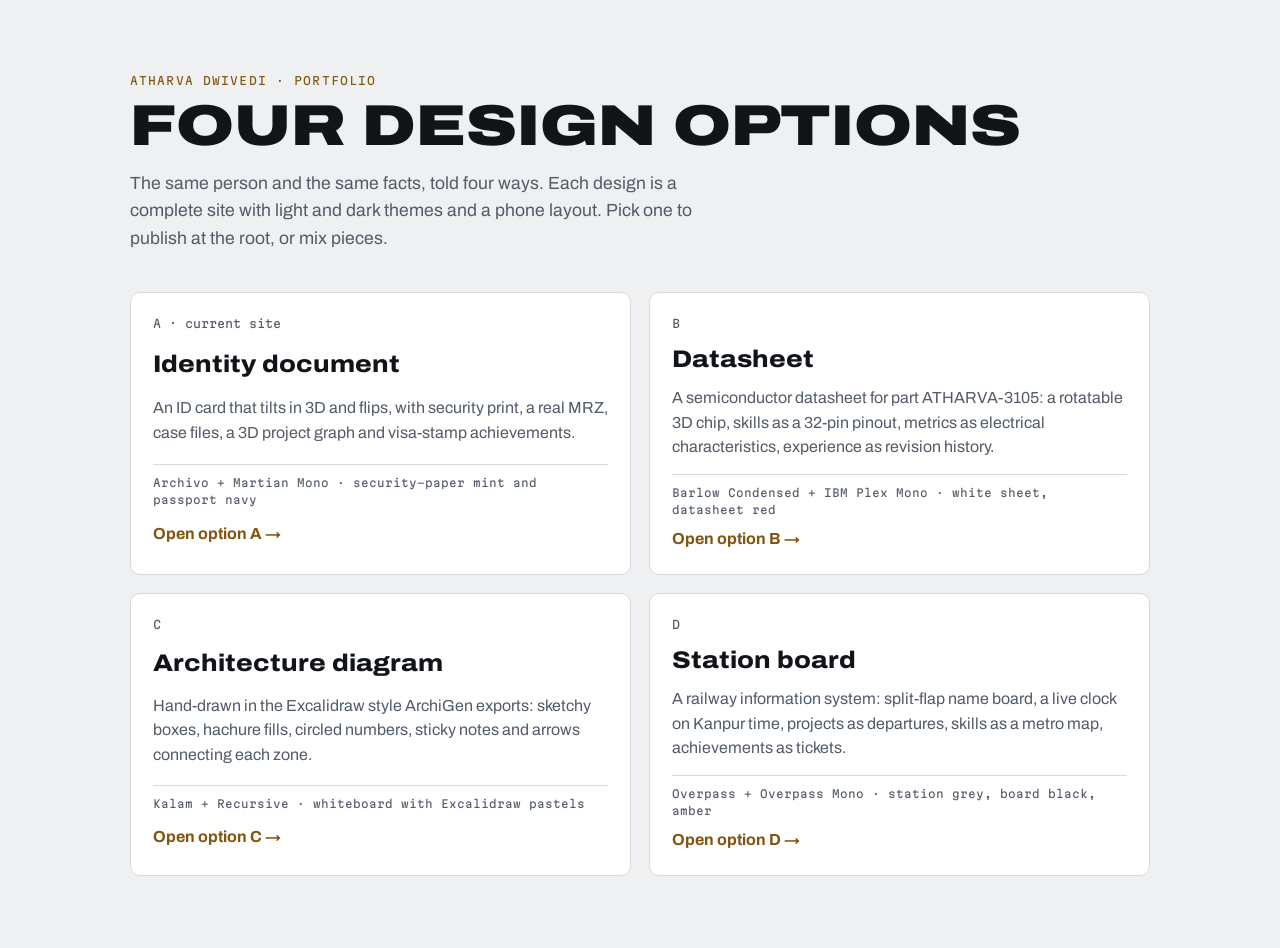
==== docs/designs/index.html @ 9024fcf2 "Add three alternative portfolio designs and a chooser page docs/designs/ holds three complete altern" ====
<!doctype html>
<html lang="en">
<head>
<meta charset="utf-8">
<meta name="viewport" content="width=device-width, initial-scale=1, viewport-fit=cover">
<title>Portfolio Design Options</title>
<meta name="description" content="Four design directions for Atharva Dwivedi's portfolio, side by side.">
<link rel="preconnect" href="https://fonts.googleapis.com">
<link rel="preconnect" href="https://fonts.gstatic.com" crossorigin>
<link rel="stylesheet" href="https://fonts.googleapis.com/css2?family=Archivo:wdth,wght@62..125,400..900&family=Martian+Mono:wght@400;500&display=swap">
<style>
:root { --bg: #EEF0F2; --card: #FFFFFF; --ink: #111418; --ink-2: #525B68; --rule: #D5DAE0; --accent: #82540E; color-scheme: light; }
@media (prefers-color-scheme: dark) { :root:not([data-theme="light"]) { --bg: #0D0F12; --card: #161A1F; --ink: #E7E9EC; --ink-2: #A0A8B3; --rule: #2A3038; --accent: #D7B46C; color-scheme: dark; } }
:root[data-theme="dark"] { --bg: #0D0F12; --card: #161A1F; --ink: #E7E9EC; --ink-2: #A0A8B3; --rule: #2A3038; --accent: #D7B46C; color-scheme: dark; }
* { box-sizing: border-box; }
body { margin: 0; background: var(--bg); color: var(--ink); font-family: "Archivo", "Helvetica Neue", Arial, sans-serif; line-height: 1.55; }
.wrap { max-width: 1100px; margin: 0 auto; padding: clamp(32px, 6vw, 72px) clamp(16px, 4vw, 40px); }
.eyebrow { font-family: "Martian Mono", ui-monospace, monospace; font-size: 0.7rem; letter-spacing: 0.1em; text-transform: uppercase; color: var(--accent); margin: 0; }
h1 { margin: 10px 0 0; font-size: clamp(2.2rem, 1.5rem + 3vw, 3.6rem); font-weight: 900; font-stretch: 125%; line-height: 0.95; text-transform: uppercase; text-wrap: balance; }
.intro { margin: 16px 0 0; max-width: 60ch; color: var(--ink-2); font-size: 1.1rem; }
.grid { list-style: none; padding: 0; margin: 40px 0 0; display: grid; grid-template-columns: repeat(2, minmax(0, 1fr)); gap: 18px; }
.opt { display: grid; gap: 8px; height: 100%; padding: 22px; background: var(--card); border: 1px solid var(--rule); border-radius: 10px; color: inherit; text-decoration: none; }
.opt:hover { border-color: var(--ink); }
.opt:focus-visible { outline: 2px solid var(--accent); outline-offset: 3px; }
.opt .k { font-family: "Martian Mono", ui-monospace, monospace; font-size: 0.72rem; color: var(--ink-2); }
.opt h2 { margin: 0; font-size: 1.5rem; font-weight: 800; font-stretch: 112%; }
.opt p { margin: 0; color: var(--ink-2); }
.opt .meta { font-family: "Martian Mono", ui-monospace, monospace; font-size: 0.68rem; color: var(--ink-2); border-top: 1px solid var(--rule); padding-top: 10px; margin-top: 6px; }
.opt .go { font-weight: 700; color: var(--accent); }
@media (max-width: 720px) { .grid { grid-template-columns: 1fr; } }
</style>
</head>
<body>
<main class="wrap">
  <p class="eyebrow">Atharva Dwivedi · portfolio</p>
  <h1>Four design options</h1>
  <p class="intro">The same person and the same facts, told four ways. Each design is a complete site with light and dark themes and a phone layout. Pick one to publish at the root, or mix pieces.</p>
  <ul class="grid">
    <li><a class="opt" href="../"><span class="k">A · current site</span><h2>Identity document</h2><p>An ID card that tilts in 3D and flips, with security print, a real MRZ, case files, a 3D project graph and visa-stamp achievements.</p><span class="meta">Archivo + Martian Mono · security-paper mint and passport navy</span><span class="go">Open option A →</span></a></li>
    <li><a class="opt" href="datasheet/"><span class="k">B</span><h2>Datasheet</h2><p>A semiconductor datasheet for part ATHARVA-3105: a rotatable 3D chip, skills as a 32-pin pinout, metrics as electrical characteristics, experience as revision history.</p><span class="meta">Barlow Condensed + IBM Plex Mono · white sheet, datasheet red</span><span class="go">Open option B →</span></a></li>
    <li><a class="opt" href="diagram/"><span class="k">C</span><h2>Architecture diagram</h2><p>Hand-drawn in the Excalidraw style ArchiGen exports: sketchy boxes, hachure fills, circled numbers, sticky notes and arrows connecting each zone.</p><span class="meta">Kalam + Recursive · whiteboard with Excalidraw pastels</span><span class="go">Open option C →</span></a></li>
    <li><a class="opt" href="station/"><span class="k">D</span><h2>Station board</h2><p>A railway information system: split-flap name board, a live clock on Kanpur time, projects as departures, skills as a metro map, achievements as tickets.</p><span class="meta">Overpass + Overpass Mono · station grey, board black, amber</span><span class="go">Open option D →</span></a></li>
  </ul>
</main>
</body>
</html>
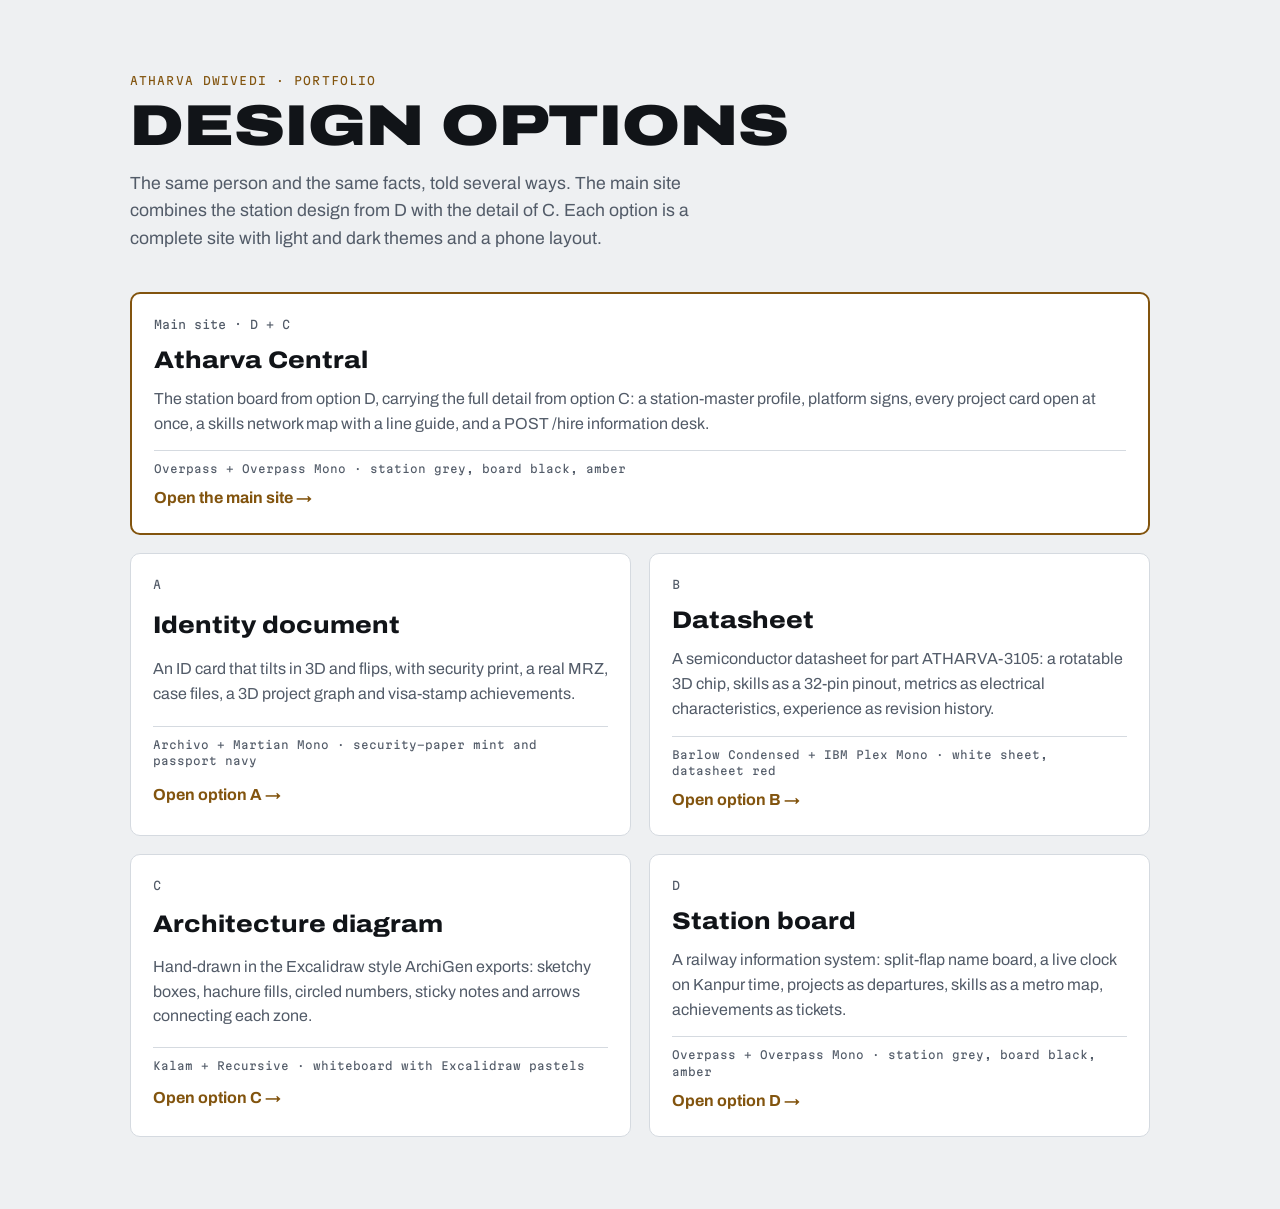
==== commit 3b4b8f57: "Make the station design with full detail the main site The root site is now "Atharva Central": the r" ====
--- a/docs/designs/index.html
+++ b/docs/designs/index.html
@@ -19,6 +19,8 @@
 h1 { margin: 10px 0 0; font-size: clamp(2.2rem, 1.5rem + 3vw, 3.6rem); font-weight: 900; font-stretch: 125%; line-height: 0.95; text-transform: uppercase; text-wrap: balance; }
 .intro { margin: 16px 0 0; max-width: 60ch; color: var(--ink-2); font-size: 1.1rem; }
 .grid { list-style: none; padding: 0; margin: 40px 0 0; display: grid; grid-template-columns: repeat(2, minmax(0, 1fr)); gap: 18px; }
+.grid .main { grid-column: 1 / -1; }
+.grid .main .opt { border: 2px solid var(--accent); }
 .opt { display: grid; gap: 8px; height: 100%; padding: 22px; background: var(--card); border: 1px solid var(--rule); border-radius: 10px; color: inherit; text-decoration: none; }
 .opt:hover { border-color: var(--ink); }
 .opt:focus-visible { outline: 2px solid var(--accent); outline-offset: 3px; }
@@ -33,10 +35,11 @@
 <body>
 <main class="wrap">
   <p class="eyebrow">Atharva Dwivedi · portfolio</p>
-  <h1>Four design options</h1>
-  <p class="intro">The same person and the same facts, told four ways. Each design is a complete site with light and dark themes and a phone layout. Pick one to publish at the root, or mix pieces.</p>
+  <h1>Design options</h1>
+  <p class="intro">The same person and the same facts, told several ways. The main site combines the station design from D with the detail of C. Each option is a complete site with light and dark themes and a phone layout.</p>
   <ul class="grid">
-    <li><a class="opt" href="../"><span class="k">A · current site</span><h2>Identity document</h2><p>An ID card that tilts in 3D and flips, with security print, a real MRZ, case files, a 3D project graph and visa-stamp achievements.</p><span class="meta">Archivo + Martian Mono · security-paper mint and passport navy</span><span class="go">Open option A →</span></a></li>
+    <li class="main"><a class="opt" href="../"><span class="k">Main site · D + C</span><h2>Atharva Central</h2><p>The station board from option D, carrying the full detail from option C: a station-master profile, platform signs, every project card open at once, a skills network map with a line guide, and a POST /hire information desk.</p><span class="meta">Overpass + Overpass Mono · station grey, board black, amber</span><span class="go">Open the main site →</span></a></li>
+    <li><a class="opt" href="identity/"><span class="k">A</span><h2>Identity document</h2><p>An ID card that tilts in 3D and flips, with security print, a real MRZ, case files, a 3D project graph and visa-stamp achievements.</p><span class="meta">Archivo + Martian Mono · security-paper mint and passport navy</span><span class="go">Open option A →</span></a></li>
     <li><a class="opt" href="datasheet/"><span class="k">B</span><h2>Datasheet</h2><p>A semiconductor datasheet for part ATHARVA-3105: a rotatable 3D chip, skills as a 32-pin pinout, metrics as electrical characteristics, experience as revision history.</p><span class="meta">Barlow Condensed + IBM Plex Mono · white sheet, datasheet red</span><span class="go">Open option B →</span></a></li>
     <li><a class="opt" href="diagram/"><span class="k">C</span><h2>Architecture diagram</h2><p>Hand-drawn in the Excalidraw style ArchiGen exports: sketchy boxes, hachure fills, circled numbers, sticky notes and arrows connecting each zone.</p><span class="meta">Kalam + Recursive · whiteboard with Excalidraw pastels</span><span class="go">Open option C →</span></a></li>
     <li><a class="opt" href="station/"><span class="k">D</span><h2>Station board</h2><p>A railway information system: split-flap name board, a live clock on Kanpur time, projects as departures, skills as a metro map, achievements as tickets.</p><span class="meta">Overpass + Overpass Mono · station grey, board black, amber</span><span class="go">Open option D →</span></a></li>
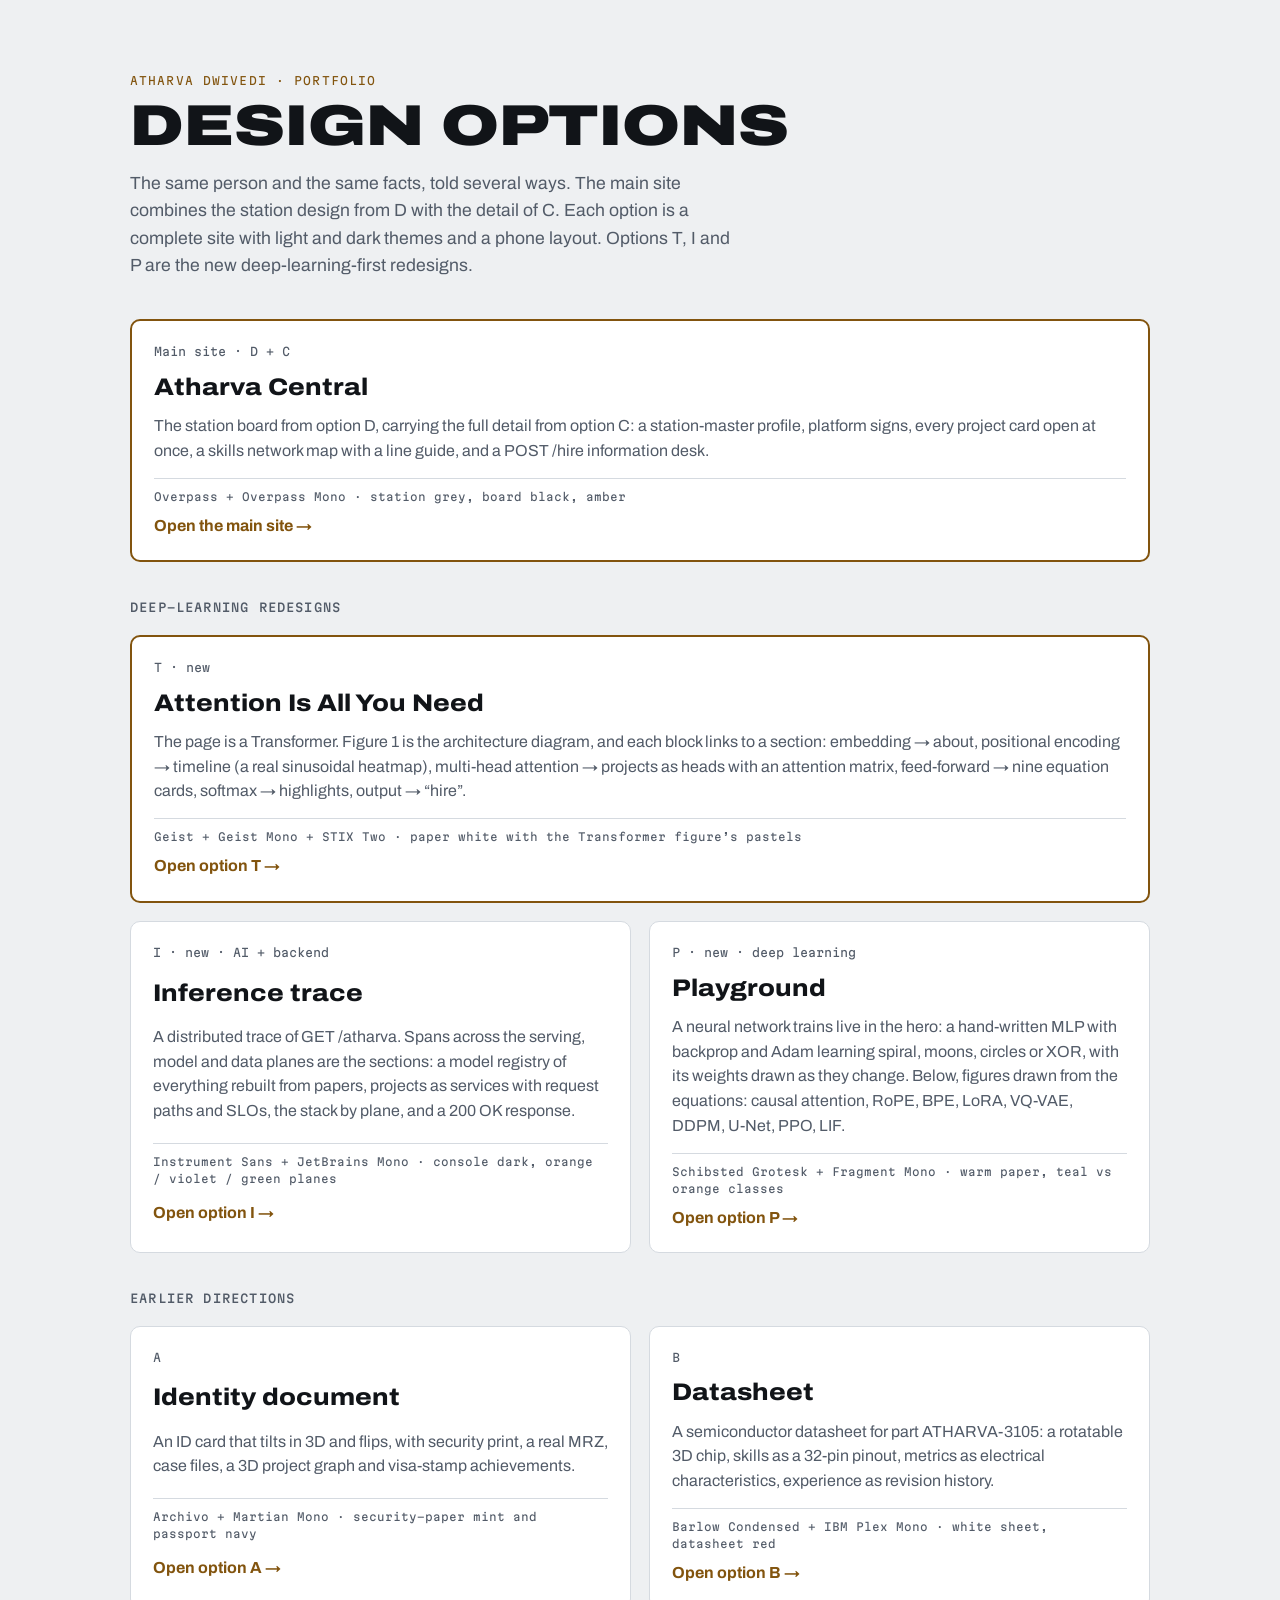
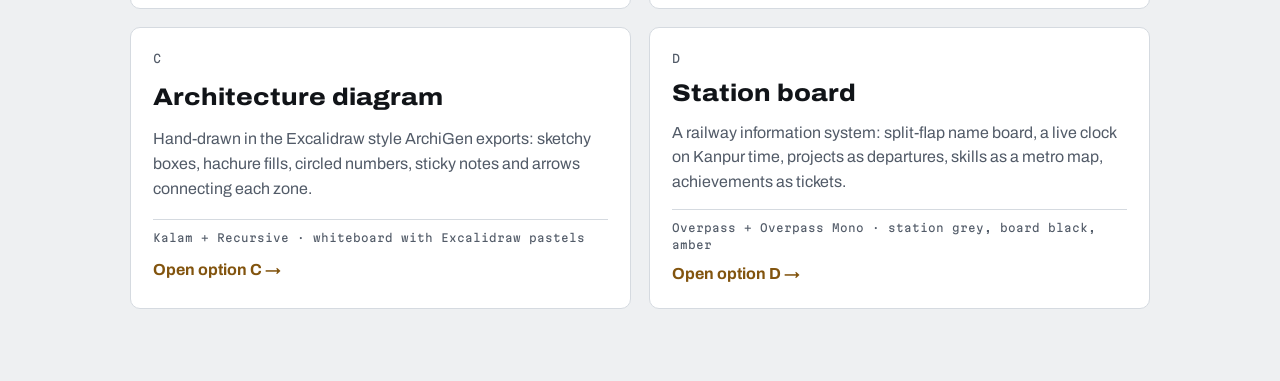
==== commit 87d1b04c: "Remove clock from main site; add deep-learning design options T, I and P - Main site: drop the stati" ====
--- a/docs/designs/index.html
+++ b/docs/designs/index.html
@@ -4,7 +4,7 @@
 <meta charset="utf-8">
 <meta name="viewport" content="width=device-width, initial-scale=1, viewport-fit=cover">
 <title>Portfolio Design Options</title>
-<meta name="description" content="Four design directions for Atharva Dwivedi's portfolio, side by side.">
+<meta name="description" content="Design directions for Atharva Dwivedi's portfolio, side by side.">
 <link rel="preconnect" href="https://fonts.googleapis.com">
 <link rel="preconnect" href="https://fonts.gstatic.com" crossorigin>
 <link rel="stylesheet" href="https://fonts.googleapis.com/css2?family=Archivo:wdth,wght@62..125,400..900&family=Martian+Mono:wght@400;500&display=swap">
@@ -19,7 +19,8 @@
 h1 { margin: 10px 0 0; font-size: clamp(2.2rem, 1.5rem + 3vw, 3.6rem); font-weight: 900; font-stretch: 125%; line-height: 0.95; text-transform: uppercase; text-wrap: balance; }
 .intro { margin: 16px 0 0; max-width: 60ch; color: var(--ink-2); font-size: 1.1rem; }
 .grid { list-style: none; padding: 0; margin: 40px 0 0; display: grid; grid-template-columns: repeat(2, minmax(0, 1fr)); gap: 18px; }
-.grid .main { grid-column: 1 / -1; }
+.grid .main, .grid .sub { grid-column: 1 / -1; }
+.sub h3 { margin: 18px 0 0; font-family: "Martian Mono", ui-monospace, monospace; font-size: 0.74rem; font-weight: 500; letter-spacing: 0.1em; text-transform: uppercase; color: var(--ink-2); }
 .grid .main .opt { border: 2px solid var(--accent); }
 .opt { display: grid; gap: 8px; height: 100%; padding: 22px; background: var(--card); border: 1px solid var(--rule); border-radius: 10px; color: inherit; text-decoration: none; }
 .opt:hover { border-color: var(--ink); }
@@ -36,9 +37,14 @@
 <main class="wrap">
   <p class="eyebrow">Atharva Dwivedi · portfolio</p>
   <h1>Design options</h1>
-  <p class="intro">The same person and the same facts, told several ways. The main site combines the station design from D with the detail of C. Each option is a complete site with light and dark themes and a phone layout.</p>
+  <p class="intro">The same person and the same facts, told several ways. The main site combines the station design from D with the detail of C. Each option is a complete site with light and dark themes and a phone layout. Options T, I and P are the new deep-learning-first redesigns.</p>
   <ul class="grid">
     <li class="main"><a class="opt" href="../"><span class="k">Main site · D + C</span><h2>Atharva Central</h2><p>The station board from option D, carrying the full detail from option C: a station-master profile, platform signs, every project card open at once, a skills network map with a line guide, and a POST /hire information desk.</p><span class="meta">Overpass + Overpass Mono · station grey, board black, amber</span><span class="go">Open the main site →</span></a></li>
+    <li class="sub"><h3>Deep-learning redesigns</h3></li>
+    <li class="main"><a class="opt" href="transformer/"><span class="k">T · new</span><h2>Attention Is All You Need</h2><p>The page is a Transformer. Figure 1 is the architecture diagram, and each block links to a section: embedding → about, positional encoding → timeline (a real sinusoidal heatmap), multi-head attention → projects as heads with an attention matrix, feed-forward → nine equation cards, softmax → highlights, output → “hire”.</p><span class="meta">Geist + Geist Mono + STIX Two · paper white with the Transformer figure’s pastels</span><span class="go">Open option T →</span></a></li>
+    <li><a class="opt" href="trace/"><span class="k">I · new · AI + backend</span><h2>Inference trace</h2><p>A distributed trace of GET /atharva. Spans across the serving, model and data planes are the sections: a model registry of everything rebuilt from papers, projects as services with request paths and SLOs, the stack by plane, and a 200 OK response.</p><span class="meta">Instrument Sans + JetBrains Mono · console dark, orange / violet / green planes</span><span class="go">Open option I →</span></a></li>
+    <li><a class="opt" href="playground/"><span class="k">P · new · deep learning</span><h2>Playground</h2><p>A neural network trains live in the hero: a hand-written MLP with backprop and Adam learning spiral, moons, circles or XOR, with its weights drawn as they change. Below, figures drawn from the equations: causal attention, RoPE, BPE, LoRA, VQ-VAE, DDPM, U-Net, PPO, LIF.</p><span class="meta">Schibsted Grotesk + Fragment Mono · warm paper, teal vs orange classes</span><span class="go">Open option P →</span></a></li>
+    <li class="sub"><h3>Earlier directions</h3></li>
     <li><a class="opt" href="identity/"><span class="k">A</span><h2>Identity document</h2><p>An ID card that tilts in 3D and flips, with security print, a real MRZ, case files, a 3D project graph and visa-stamp achievements.</p><span class="meta">Archivo + Martian Mono · security-paper mint and passport navy</span><span class="go">Open option A →</span></a></li>
     <li><a class="opt" href="datasheet/"><span class="k">B</span><h2>Datasheet</h2><p>A semiconductor datasheet for part ATHARVA-3105: a rotatable 3D chip, skills as a 32-pin pinout, metrics as electrical characteristics, experience as revision history.</p><span class="meta">Barlow Condensed + IBM Plex Mono · white sheet, datasheet red</span><span class="go">Open option B →</span></a></li>
     <li><a class="opt" href="diagram/"><span class="k">C</span><h2>Architecture diagram</h2><p>Hand-drawn in the Excalidraw style ArchiGen exports: sketchy boxes, hachure fills, circled numbers, sticky notes and arrows connecting each zone.</p><span class="meta">Kalam + Recursive · whiteboard with Excalidraw pastels</span><span class="go">Open option C →</span></a></li>
